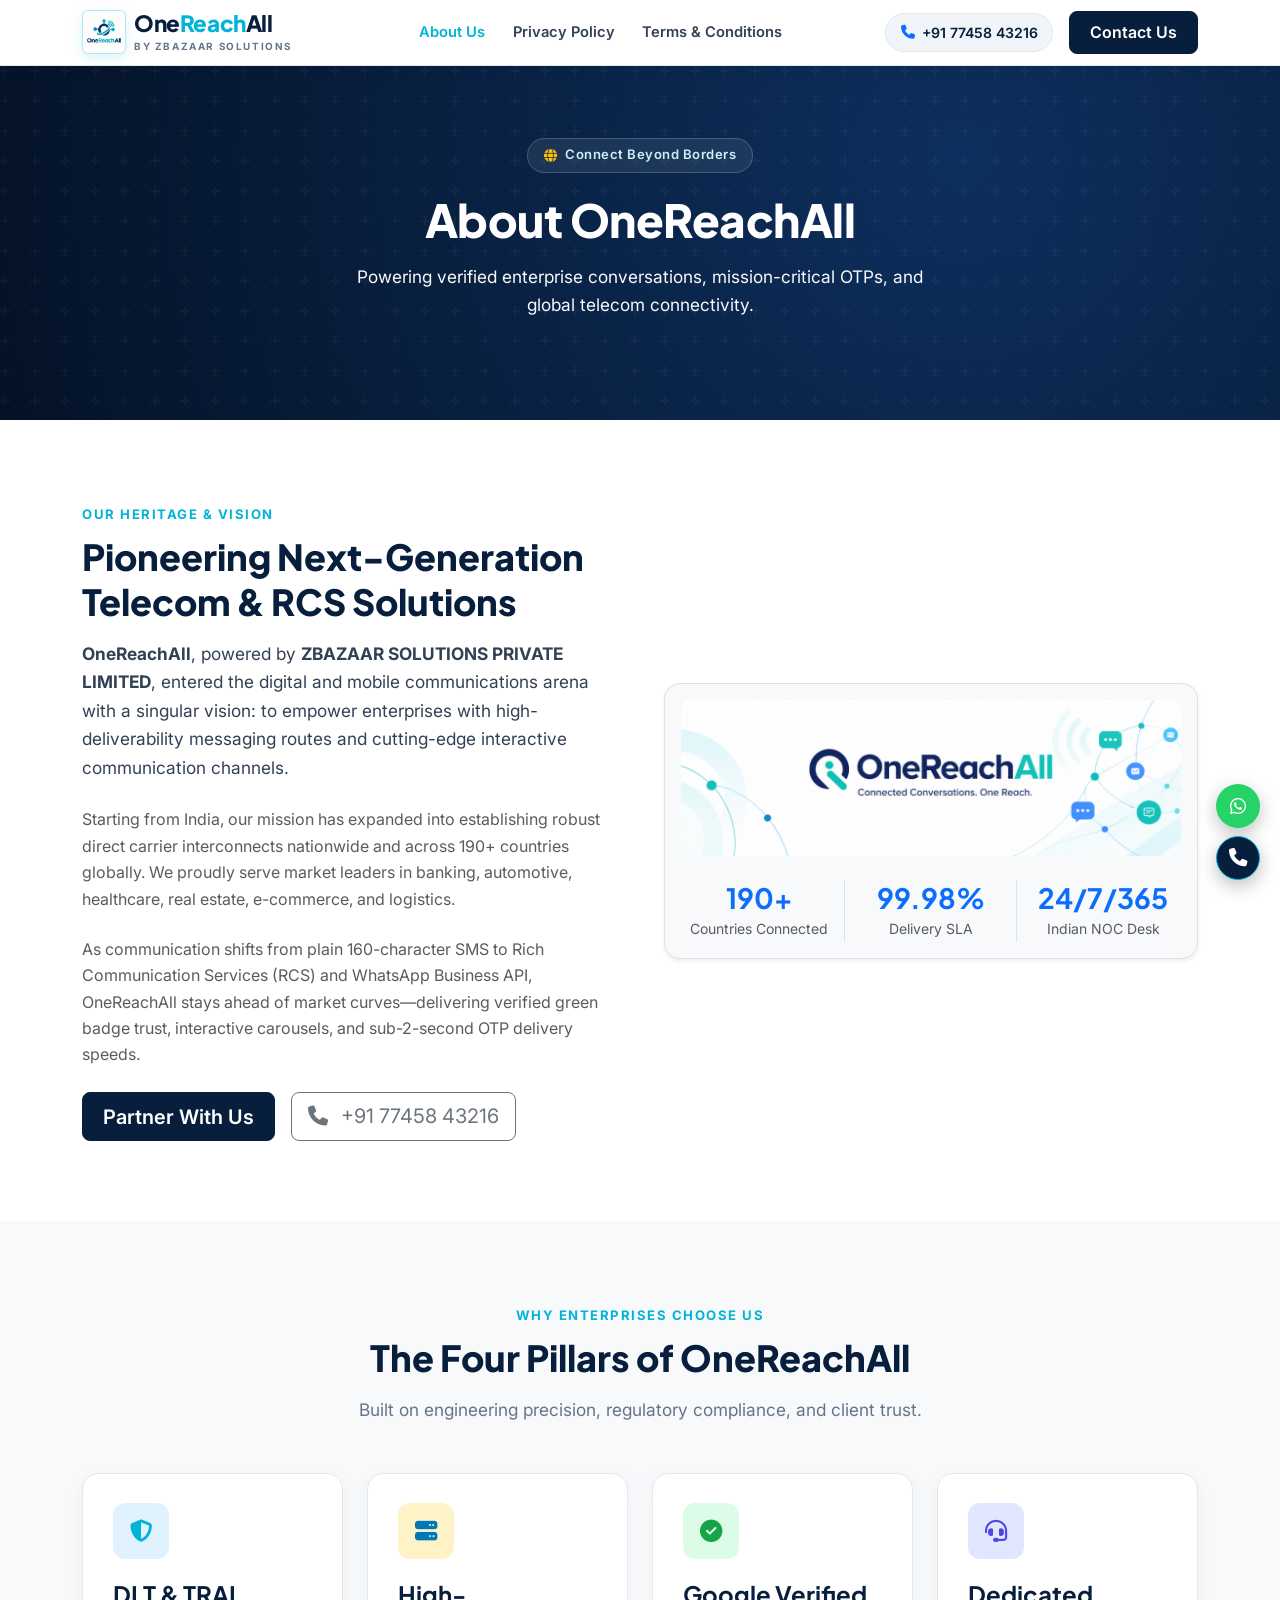
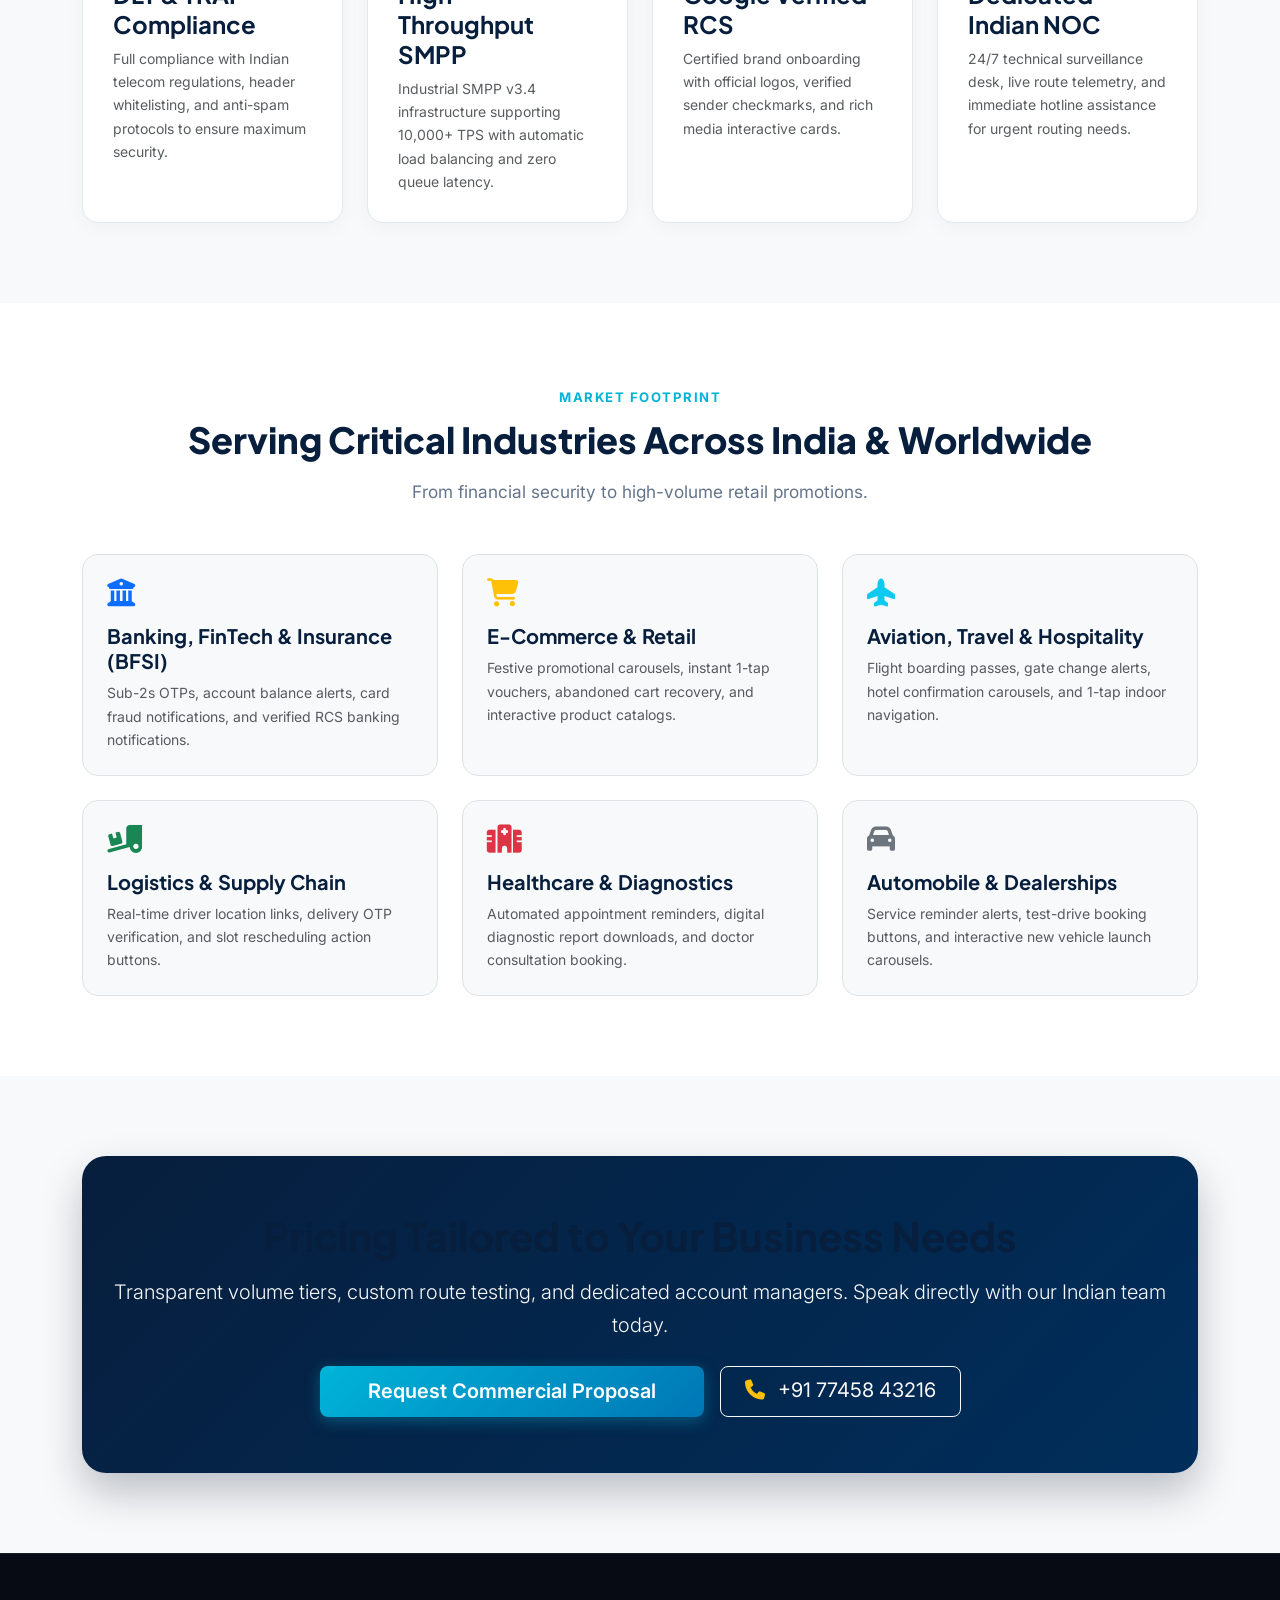
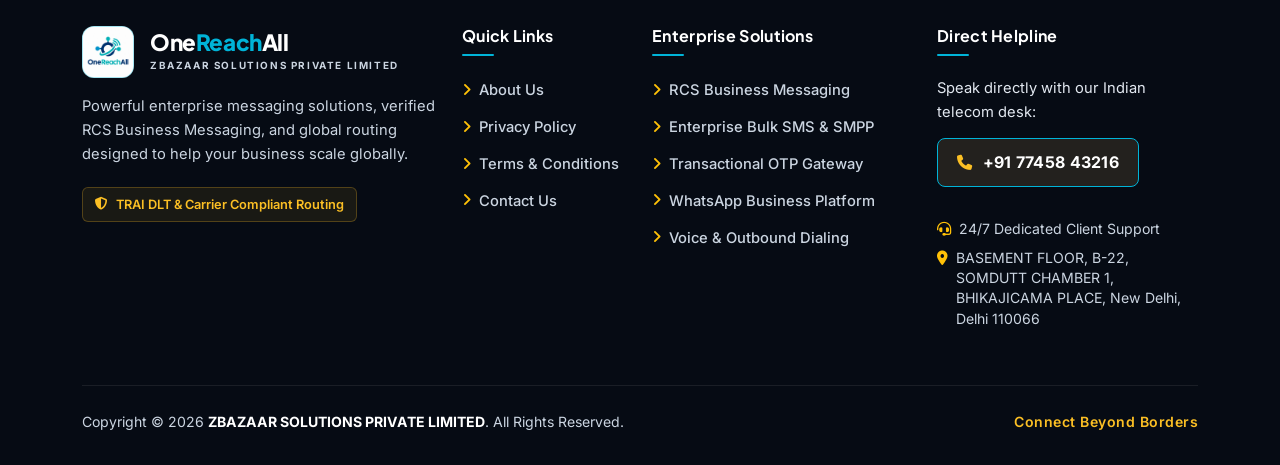
==== about-us.html @ 516e7132 "Initial commit - OneReachAll website by ZBAZAAR SOLUTIONS PRIVATE LIMITED" ====
<!DOCTYPE html>
<html lang="en">
<head>
  <meta charset="UTF-8">
  <meta name="viewport" content="width=device-width, initial-scale=1.0">
  <title>About Us | OneReachAll</title>
  <meta name="description" content="Discover OneReachAll - Our mission, global telecom infrastructure, verified RCS messaging capabilities, and dedication to trusted enterprise partnerships. Connect Beyond Borders.">
  
  <link rel="icon" type="image/svg+xml" href="assets/images/logo-icon.svg">
  <link rel="preconnect" href="https://fonts.googleapis.com">
  <link rel="preconnect" href="https://fonts.gstatic.com" crossorigin>
  <link href="https://fonts.googleapis.com/css2?family=Plus+Jakarta+Sans:wght@400;500;600;700;800&family=Inter:wght@400;500;600;700&display=swap" rel="stylesheet">
  <link rel="stylesheet" href="https://cdnjs.cloudflare.com/ajax/libs/font-awesome/6.4.2/css/all.min.css">
  <link href="https://cdn.jsdelivr.net/npm/bootstrap@5.3.2/dist/css/bootstrap.min.css" rel="stylesheet">
  <link rel="stylesheet" href="assets/css/style.css">
</head>
<body>

  <!-- Top Navbar -->
  <nav class="navbar navbar-expand-lg navbar-custom">
    <div class="container">
      <a class="navbar-brand d-flex align-items-center gap-2" href="/">
        <img src="assets/images/logo.jpg" alt="OneReachAll Logo" class="navbar-logo-img">
        <div class="brand-text">
          <div class="brand-name">One<span class="text-cyan">Reach</span>All</div>
          <div class="brand-sub">BY ZBAZAAR SOLUTIONS</div>
        </div>
      </a>
      
      <button class="navbar-toggler" type="button" data-bs-toggle="collapse" data-bs-target="#mainNav" aria-controls="mainNav" aria-expanded="false" aria-label="Toggle navigation">
        <span class="navbar-toggler-icon"></span>
      </button>

      <div class="collapse navbar-collapse" id="mainNav">
        <ul class="navbar-nav mx-auto mb-2 mb-lg-0">
          <li class="nav-item"><a class="nav-link active" href="about-us">About Us</a></li>
          <li class="nav-item"><a class="nav-link" href="privacy-policy">Privacy Policy</a></li>
          <li class="nav-item"><a class="nav-link" href="terms-conditions">Terms &amp; Conditions</a></li>
        </ul>

        <div class="d-flex align-items-center gap-3">
          <a href="tel:+917745843216" class="btn-phone">
            <i class="fa fa-phone text-primary"></i>
            <span>+91 77458 43216</span>
          </a>
          <a href="contact-us" class="btn btn-navy">Contact Us</a>
        </div>
      </div>
    </div>
  </nav>

  <!-- Page Header -->
  <section class="hero-section text-center py-5">
    <div class="container py-4">
      <span class="hero-badge">
        <i class="fa fa-globe text-warning"></i> Connect Beyond Borders
      </span>
      <h1 class="hero-title text-white mb-3">About OneReachAll</h1>
      <p class="hero-desc mx-auto text-light">
        Powering verified enterprise conversations, mission-critical OTPs, and global telecom connectivity.
      </p>
    </div>
  </section>

  <!-- Company Story & Mission -->
  <section class="section-padding bg-white">
    <div class="container">
      <div class="row align-items-center g-5">
        <div class="col-lg-6">
          <span class="section-tag">Our Heritage &amp; Vision</span>
          <h2 class="section-title">Pioneering Next-Generation Telecom &amp; RCS Solutions</h2>
          <p class="lead-text mb-4" style="color: #334155;">
            <strong>OneReachAll</strong>, powered by <strong>ZBAZAAR SOLUTIONS PRIVATE LIMITED</strong>, entered the digital and mobile communications arena with a singular vision: to empower enterprises with high-deliverability messaging routes and cutting-edge interactive communication channels.
          </p>
          <p class="text-muted mb-4">
            Starting from India, our mission has expanded into establishing robust direct carrier interconnects nationwide and across 190+ countries globally. We proudly serve market leaders in banking, automotive, healthcare, real estate, e-commerce, and logistics.
          </p>
          <p class="text-muted mb-4">
            As communication shifts from plain 160-character SMS to Rich Communication Services (RCS) and WhatsApp Business API, OneReachAll stays ahead of market curves—delivering verified green badge trust, interactive carousels, and sub-2-second OTP delivery speeds.
          </p>
          <div class="d-flex gap-3">
            <a href="contact-us" class="btn btn-navy btn-lg">Partner With Us</a>
            <a href="tel:+917745843216" class="btn btn-outline-secondary btn-lg">
              <i class="fa fa-phone me-2"></i> +91 77458 43216
            </a>
          </div>
        </div>

        <div class="col-lg-6">
          <div class="p-3 bg-light border rounded-4 shadow-sm">
            <img src="assets/images/banner.png" alt="OneReachAll - Connected Conversations. One Reach." class="img-fluid rounded-3 mb-4">
            <div class="row g-3 text-center">
              <div class="col-4 border-end">
                <h3 class="fw-bold text-primary mb-0">190+</h3>
                <small class="text-muted">Countries Connected</small>
              </div>
              <div class="col-4 border-end">
                <h3 class="fw-bold text-primary mb-0">99.98%</h3>
                <small class="text-muted">Delivery SLA</small>
              </div>
              <div class="col-4">
                <h3 class="fw-bold text-primary mb-0">24/7/365</h3>
                <small class="text-muted">Indian NOC Desk</small>
              </div>
            </div>
          </div>
        </div>
      </div>
    </div>
  </section>

  <!-- Core Pillars -->
  <section class="section-padding bg-light">
    <div class="container">
      <div class="text-center max-w-700 mx-auto mb-5">
        <span class="section-tag">Why Enterprises Choose Us</span>
        <h2 class="section-title">The Four Pillars of OneReachAll</h2>
        <p class="lead-text">Built on engineering precision, regulatory compliance, and client trust.</p>
      </div>

      <div class="row g-4">
        <div class="col-md-6 col-lg-3">
          <div class="service-card">
            <div class="service-icon"><i class="fa fa-shield-halved"></i></div>
            <h4 class="fw-bold mb-2">DLT &amp; TRAI Compliance</h4>
            <p class="text-muted small mb-0">Full compliance with Indian telecom regulations, header whitelisting, and anti-spam protocols to ensure maximum security.</p>
          </div>
        </div>

        <div class="col-md-6 col-lg-3">
          <div class="service-card">
            <div class="service-icon gold"><i class="fa fa-server"></i></div>
            <h4 class="fw-bold mb-2">High-Throughput SMPP</h4>
            <p class="text-muted small mb-0">Industrial SMPP v3.4 infrastructure supporting 10,000+ TPS with automatic load balancing and zero queue latency.</p>
          </div>
        </div>

        <div class="col-md-6 col-lg-3">
          <div class="service-card">
            <div class="service-icon green"><i class="fa fa-circle-check"></i></div>
            <h4 class="fw-bold mb-2">Google Verified RCS</h4>
            <p class="text-muted small mb-0">Certified brand onboarding with official logos, verified sender checkmarks, and rich media interactive cards.</p>
          </div>
        </div>

        <div class="col-md-6 col-lg-3">
          <div class="service-card">
            <div class="service-icon indigo"><i class="fa fa-headset"></i></div>
            <h4 class="fw-bold mb-2">Dedicated Indian NOC</h4>
            <p class="text-muted small mb-0">24/7 technical surveillance desk, live route telemetry, and immediate hotline assistance for urgent routing needs.</p>
          </div>
        </div>
      </div>
    </div>
  </section>

  <!-- Industries We Serve -->
  <section class="section-padding bg-white">
    <div class="container">
      <div class="text-center max-w-700 mx-auto mb-5">
        <span class="section-tag">Market Footprint</span>
        <h2 class="section-title">Serving Critical Industries Across India &amp; Worldwide</h2>
        <p class="lead-text">From financial security to high-volume retail promotions.</p>
      </div>

      <div class="row g-4">
        <div class="col-md-4">
          <div class="p-4 border rounded-4 bg-light h-100">
            <i class="fa fa-building-columns text-primary fs-3 mb-3"></i>
            <h5 class="fw-bold mb-2">Banking, FinTech &amp; Insurance (BFSI)</h5>
            <p class="text-muted small mb-0">Sub-2s OTPs, account balance alerts, card fraud notifications, and verified RCS banking notifications.</p>
          </div>
        </div>

        <div class="col-md-4">
          <div class="p-4 border rounded-4 bg-light h-100">
            <i class="fa fa-cart-shopping text-warning fs-3 mb-3"></i>
            <h5 class="fw-bold mb-2">E-Commerce &amp; Retail</h5>
            <p class="text-muted small mb-0">Festive promotional carousels, instant 1-tap vouchers, abandoned cart recovery, and interactive product catalogs.</p>
          </div>
        </div>

        <div class="col-md-4">
          <div class="p-4 border rounded-4 bg-light h-100">
            <i class="fa fa-plane-up text-info fs-3 mb-3"></i>
            <h5 class="fw-bold mb-2">Aviation, Travel &amp; Hospitality</h5>
            <p class="text-muted small mb-0">Flight boarding passes, gate change alerts, hotel confirmation carousels, and 1-tap indoor navigation.</p>
          </div>
        </div>

        <div class="col-md-4">
          <div class="p-4 border rounded-4 bg-light h-100">
            <i class="fa fa-truck-ramp-box text-success fs-3 mb-3"></i>
            <h5 class="fw-bold mb-2">Logistics &amp; Supply Chain</h5>
            <p class="text-muted small mb-0">Real-time driver location links, delivery OTP verification, and slot rescheduling action buttons.</p>
          </div>
        </div>

        <div class="col-md-4">
          <div class="p-4 border rounded-4 bg-light h-100">
            <i class="fa fa-hospital text-danger fs-3 mb-3"></i>
            <h5 class="fw-bold mb-2">Healthcare &amp; Diagnostics</h5>
            <p class="text-muted small mb-0">Automated appointment reminders, digital diagnostic report downloads, and doctor consultation booking.</p>
          </div>
        </div>

        <div class="col-md-4">
          <div class="p-4 border rounded-4 bg-light h-100">
            <i class="fa fa-car text-secondary fs-3 mb-3"></i>
            <h5 class="fw-bold mb-2">Automobile &amp; Dealerships</h5>
            <p class="text-muted small mb-0">Service reminder alerts, test-drive booking buttons, and interactive new vehicle launch carousels.</p>
          </div>
        </div>
      </div>
    </div>
  </section>

  <!-- CTA Box -->
  <section class="section-padding bg-light">
    <div class="container">
      <div class="cta-banner text-center">
        <h2 class="display-6 fw-bold mb-3">Pricing Tailored to Your Business Needs</h2>
        <p class="lead text-light mb-4 max-w-700 mx-auto">
          Transparent volume tiers, custom route testing, and dedicated account managers. Speak directly with our Indian team today.
        </p>
        <div class="d-flex flex-wrap justify-content-center gap-3">
          <a href="contact-us" class="btn btn-gold btn-lg px-5">Request Commercial Proposal</a>
          <a href="tel:+917745843216" class="btn btn-outline-light btn-lg px-4">
            <i class="fa fa-phone me-2 text-warning"></i> +91 77458 43216
          </a>
        </div>
      </div>
    </div>
  </section>

  <!-- Footer -->
  <footer class="footer-main">
    <div class="container">
      <div class="row g-4">
        <div class="col-lg-4 col-md-6">
          <a href="/" class="d-flex align-items-center gap-3 mb-3 text-decoration-none">
            <img src="assets/images/logo.jpg" alt="OneReachAll Logo" class="footer-logo-img">
            <div class="brand-text">
              <div class="brand-name text-white">One<span class="text-cyan">Reach</span>All</div>
              <div class="brand-sub text-muted">ZBAZAAR SOLUTIONS PRIVATE LIMITED</div>
            </div>
          </a>
          <p class="footer-desc">
            Powerful enterprise messaging solutions, verified RCS Business Messaging, and global routing designed to help your business scale globally.
          </p>
          <div class="footer-trust-badge">
            <i class="fa fa-shield-halved me-2"></i> TRAI DLT &amp; Carrier Compliant Routing
          </div>
        </div>

        <div class="col-lg-2 col-md-6">
          <h5 class="footer-links-title">Quick Links</h5>
          <ul class="footer-nav">
            <li><a href="about-us"><i class="fa fa-angle-right me-2 text-warning"></i>About Us</a></li>
            <li><a href="privacy-policy"><i class="fa fa-angle-right me-2 text-warning"></i>Privacy Policy</a></li>
            <li><a href="terms-conditions"><i class="fa fa-angle-right me-2 text-warning"></i>Terms &amp; Conditions</a></li>
            <li><a href="contact-us"><i class="fa fa-angle-right me-2 text-warning"></i>Contact Us</a></li>
          </ul>
        </div>

        <div class="col-lg-3 col-md-6">
          <h5 class="footer-links-title">Enterprise Solutions</h5>
          <ul class="footer-nav">
            <li><a href="/#rcs-solutions"><i class="fa fa-angle-right me-2 text-warning"></i>RCS Business Messaging</a></li>
            <li><a href="/#services"><i class="fa fa-angle-right me-2 text-warning"></i>Enterprise Bulk SMS &amp; SMPP</a></li>
            <li><a href="/#services"><i class="fa fa-angle-right me-2 text-warning"></i>Transactional OTP Gateway</a></li>
            <li><a href="/#services"><i class="fa fa-angle-right me-2 text-warning"></i>WhatsApp Business Platform</a></li>
            <li><a href="/#services"><i class="fa fa-angle-right me-2 text-warning"></i>Voice &amp; Outbound Dialing</a></li>
          </ul>
        </div>

        <div class="col-lg-3 col-md-6">
          <h5 class="footer-links-title">Direct Helpline</h5>
          <p class="footer-help-text">Speak directly with our Indian telecom desk:</p>
          <a href="tel:+917745843216" class="btn-footer-phone mb-3">
            <i class="fa fa-phone"></i>
            <span>+91 77458 43216</span>
          </a>
          <div class="footer-support-info">
            <div class="footer-info-item"><i class="fa fa-headset text-warning me-2"></i> 24/7 Dedicated Client Support</div>
            <div class="footer-info-item"><i class="fa fa-location-dot text-warning me-2"></i> BASEMENT FLOOR, B-22, SOMDUTT CHAMBER 1, BHIKAJICAMA PLACE, New Delhi, Delhi 110066</div>
          </div>
        </div>
      </div>

      <div class="footer-bottom d-flex flex-wrap justify-content-between align-items-center">
        <div>Copyright &copy; 2026 <strong>ZBAZAAR SOLUTIONS PRIVATE LIMITED</strong>. All Rights Reserved.</div>
        <div class="footer-tagline">Connect Beyond Borders</div>
      </div>
    </div>
  </footer>

  <!-- Floating Quick Connect Action Buttons -->
  <div class="floating-contact-btn">
    <a href="https://wa.me/917745843216" target="_blank" class="float-wa-btn" title="Chat on WhatsApp">
      <i class="fa-brands fa-whatsapp"></i>
    </a>
    <a href="tel:+917745843216" class="float-call-btn" title="Call Helpline">
      <i class="fa fa-phone"></i>
    </a>
  </div>

  <script src="https://cdn.jsdelivr.net/npm/bootstrap@5.3.2/dist/js/bootstrap.bundle.min.js"></script>
  <script src="assets/js/main.js"></script>
</body>
</html>
---- assets/css/style.css ----
:root {
  --primary: #071e3d;
  --primary-light: #15294e;
  --primary-dark: #060e1d;
  --secondary: #00b4d8;
  --secondary-dark: #0096c7;
  --accent-gold: #00b4d8;
  --brand-cyan: #00b4d8;
  --brand-cyan-light: #48cae4;
  --brand-teal: #0077b6;
  --accent-gold-light: #caf0f8;
  --accent-gold-dark: #0077b6;
  --dark: #070d19;
  --light-bg: #f8fafc;
  --card-bg: #ffffff;
  --text-main: #0f172a;
  --text-muted: #64748b;
  --border-color: #e2e8f0;
  --rcs-blue: #00b4d8;
  --rcs-green: #10b981;
  --font-heading: 'Plus Jakarta Sans', system-ui, -apple-system, sans-serif;
  --font-body: 'Inter', system-ui, -apple-system, sans-serif;
}

* {
  margin: 0;
  padding: 0;
  box-sizing: border-box;
}

html {
  scroll-behavior: smooth;
}

body {
  font-family: var(--font-body);
  color: var(--text-main);
  background-color: #ffffff;
  line-height: 1.65;
  overflow-x: hidden;
}

h1, h2, h3, h4, h5, h6 {
  font-family: var(--font-heading);
  font-weight: 700;
  color: var(--primary);
  line-height: 1.25;
}

/* ========================================================
   NAVBAR (Bulletproof Single-Line Alignment)
   ======================================================== */
.navbar-custom {
  background: #ffffff;
  border-bottom: 1px solid var(--border-color);
  padding: 0.65rem 0;
  position: sticky;
  top: 0;
  z-index: 1030;
  box-shadow: 0 2px 15px rgba(0, 0, 0, 0.04);
}

.navbar-brand {
  padding: 0;
  margin-right: 1.5rem;
}

.navbar-brand img {
  height: 44px;
  width: auto;
  object-fit: contain;
  border-radius: 6px;
  transition: transform 0.2s ease;
}

.navbar-brand:hover img {
  transform: scale(1.02);
}

.navbar-nav .nav-link {
  font-weight: 600;
  color: #334155 !important;
  font-size: 0.92rem;
  padding: 0.5rem 0.85rem !important;
  white-space: nowrap; /* PREVENT MULTI-LINE WORD WRAPPING */
  transition: color 0.2s ease;
}

.navbar-nav .nav-link:hover, 
.navbar-nav .nav-link.active {
  color: var(--secondary) !important;
}

.btn-phone {
  background: #f1f5f9;
  color: var(--primary) !important;
  font-weight: 600;
  font-size: 0.88rem;
  padding: 0.45rem 0.9rem;
  border-radius: 50px;
  display: inline-flex;
  align-items: center;
  gap: 7px;
  text-decoration: none;
  white-space: nowrap;
  transition: all 0.2s ease;
  border: 1px solid #e2e8f0;
}

.btn-phone:hover {
  background: #e2e8f0;
  color: var(--secondary) !important;
  border-color: #cbd5e1;
}

.btn-gold {
  background: linear-gradient(135deg, #00b4d8 0%, #0077b6 100%);
  color: #ffffff !important;
  font-weight: 600;
  border: none;
  border-radius: 8px;
  padding: 0.65rem 1.4rem;
  transition: all 0.25s ease;
  box-shadow: 0 4px 15px rgba(0, 180, 216, 0.35);
  text-decoration: none;
  white-space: nowrap;
  display: inline-flex;
  align-items: center;
  justify-content: center;
}

.btn-gold:hover {
  transform: translateY(-2px);
  box-shadow: 0 6px 20px rgba(0, 180, 216, 0.5);
  color: #ffffff !important;
}

.btn-navy,
.btn-navy:active,
.btn-navy.active {
  background: var(--primary) !important;
  color: #ffffff !important;
  font-weight: 600;
  border-radius: 8px;
  padding: 0.55rem 1.25rem;
  transition: all 0.25s ease;
  text-decoration: none;
  white-space: nowrap;
  display: inline-flex;
  align-items: center;
  justify-content: center;
  border: 1px solid var(--primary) !important;
}

.btn-navy:hover {
  background: var(--secondary) !important;
  border-color: var(--secondary) !important;
  transform: translateY(-2px);
  color: #ffffff !important;
  box-shadow: 0 4px 14px rgba(2, 132, 199, 0.35);
}

/* ========================================================
   HERO SECTION & BALANCED TELECOM DASHBOARD
   ======================================================== */
.hero-section {
  background: radial-gradient(circle at 75% 25%, #0d2f5d 0%, #041226 100%);
  color: #ffffff;
  padding: 4.5rem 0 4rem;
  position: relative;
  overflow: hidden;
}

.hero-section::before {
  content: "";
  position: absolute;
  top: 0; left: 0; right: 0; bottom: 0;
  background: url("data:image/svg+xml,%3Csvg width='60' height='60' viewBox='0 0 60 60' xmlns='http://www.w3.org/2000/svg'%3E%3Cg fill='%23ffffff' fill-opacity='0.03' fill-rule='evenodd'%3E%3Cpath d='M36 34v-4h-2v4h-4v2h4v4h2v-4h4v-2h-4zm0-30V0h-2v4h-4v2h4v4h2V6h4V4h-4zM6 34v-4H4v4H0v2h4v4h2v-4h4v-2H6zM6 4V0H4v4H0v2h4v4h2V6h4V4H6z'/%3E%3C/g%3E%3C/svg%3E");
  pointer-events: none;
}

.hero-badge {
  display: inline-flex;
  align-items: center;
  gap: 8px;
  background: rgba(255, 255, 255, 0.08);
  border: 1px solid rgba(255, 255, 255, 0.18);
  color: var(--accent-gold-light);
  padding: 0.35rem 1rem;
  border-radius: 50px;
  font-size: 0.82rem;
  font-weight: 600;
  letter-spacing: 0.5px;
  margin-bottom: 1.25rem;
}

.hero-title {
  font-size: 2.85rem;
  font-weight: 800;
  color: #ffffff;
  letter-spacing: -0.5px;
  line-height: 1.2;
}

.hero-title .gradient-text {
  background: linear-gradient(135deg, #00b4d8 0%, #48cae4 60%, #90e0ef 100%);
  -webkit-background-clip: text;
  -webkit-text-fill-color: transparent;
}

.hero-desc {
  font-size: 1.08rem;
  color: #cbd5e1;
  max-width: 580px;
  margin-bottom: 1.85rem;
  line-height: 1.6;
}

/* Right-Column Balanced Telecom Dashboard Card */
.hero-dashboard-card {
  background: rgba(255, 255, 255, 0.05);
  backdrop-filter: blur(12px);
  -webkit-backdrop-filter: blur(12px);
  border: 1px solid rgba(255, 255, 255, 0.15);
  border-radius: 20px;
  padding: 14px;
  box-shadow: 0 25px 50px -12px rgba(0, 0, 0, 0.5);
  display: flex;
  flex-direction: column;
  gap: 12px;
}

.hero-banner-wrap {
  position: relative;
  border-radius: 12px;
  overflow: hidden;
  border: 1px solid rgba(255, 255, 255, 0.12);
}

.hero-banner-img {
  width: 100%;
  height: auto;
  display: block;
  object-fit: cover;
}

.hero-banner-overlay-badge {
  position: absolute;
  top: 10px;
  right: 10px;
  background: rgba(10, 25, 49, 0.85);
  backdrop-filter: blur(6px);
  border: 1px solid rgba(56, 189, 248, 0.4);
  color: #38bdf8;
  font-size: 0.68rem;
  font-weight: 700;
  letter-spacing: 0.5px;
  padding: 4px 10px;
  border-radius: 50px;
  display: flex;
  align-items: center;
  gap: 6px;
}

.pulse-dot {
  width: 8px;
  height: 8px;
  border-radius: 50%;
  background: #10b981;
  box-shadow: 0 0 8px #10b981;
  display: inline-block;
  animation: pulse 2s infinite;
}

@keyframes pulse {
  0% { transform: scale(0.95); opacity: 0.8; }
  50% { transform: scale(1.2); opacity: 1; }
  100% { transform: scale(0.95); opacity: 0.8; }
}

.hero-telemetry-grid {
  display: grid;
  grid-template-columns: repeat(4, 1fr);
  gap: 8px;
  background: rgba(0, 0, 0, 0.25);
  border-radius: 12px;
  padding: 12px 8px;
  text-align: center;
}

.telemetry-item {
  border-right: 1px solid rgba(255, 255, 255, 0.08);
}

.telemetry-item:last-child {
  border-right: none;
}

.telemetry-val {
  font-size: 1.25rem;
  font-weight: 800;
  line-height: 1.1;
  margin-bottom: 2px;
}

.telemetry-lbl {
  font-size: 0.7rem;
  color: #cbd5e1;
  text-transform: uppercase;
  letter-spacing: 0.5px;
}

.hero-route-ticker {
  background: rgba(255, 255, 255, 0.03);
  border-radius: 8px;
  padding: 8px 12px;
  display: flex;
  align-items: center;
  flex-wrap: wrap;
  gap: 6px;
  font-size: 0.75rem;
}

.ticker-pill {
  background: rgba(56, 189, 248, 0.12);
  color: #e2e8f0;
  border: 1px solid rgba(56, 189, 248, 0.25);
  padding: 2px 8px;
  border-radius: 4px;
  font-size: 0.72rem;
  font-weight: 600;
}

/* ========================================================
   4 PILLARS STRIP
   ======================================================== */
.features-strip {
  background: #0f1b2f;
  border-top: 1px solid rgba(255, 255, 255, 0.08);
  border-bottom: 1px solid rgba(255, 255, 255, 0.08);
  padding: 2.75rem 0;
}

.feature-box {
  background: rgba(255, 255, 255, 0.04);
  border: 1px solid rgba(255, 255, 255, 0.08);
  border-radius: 14px;
  padding: 1.5rem 1.25rem;
  transition: all 0.25s ease;
  height: 100%;
}

.feature-box:hover {
  background: rgba(255, 255, 255, 0.08);
  border-color: var(--accent-gold);
  transform: translateY(-4px);
}

.feature-icon-wrap {
  width: 48px;
  height: 48px;
  border-radius: 12px;
  background: rgba(56, 189, 248, 0.12);
  color: #38bdf8;
  display: flex;
  align-items: center;
  justify-content: center;
  font-size: 1.35rem;
  margin-bottom: 1rem;
}

.feature-box h4 {
  font-size: 1.08rem;
  color: #ffffff;
  margin-bottom: 0.4rem;
}

.feature-box p {
  color: #cbd5e1;
  font-size: 0.9rem;
  line-height: 1.55;
  margin-bottom: 0;
}

/* Section Common */
.section-padding {
  padding: 5rem 0;
}

.section-tag {
  color: var(--secondary);
  font-size: 0.82rem;
  font-weight: 700;
  text-transform: uppercase;
  letter-spacing: 1.5px;
  display: inline-block;
  margin-bottom: 0.5rem;
}

.section-title {
  font-size: 2.25rem;
  font-weight: 800;
  margin-bottom: 1rem;
  color: var(--primary);
}

.lead-text {
  font-size: 1.08rem;
  color: var(--text-muted);
}

/* ========================================================
   RCS INTERACTIVE SMARTPHONE SIMULATOR (PERFECT ALIGNMENT)
   ======================================================== */
.rcs-simulator-wrapper {
  background: #f8fafc;
  border: 1px solid #e2e8f0;
  border-radius: 24px;
  padding: 3rem 2.25rem;
  box-shadow: 0 10px 30px rgba(0, 0, 0, 0.03);
}

.rcs-tab-btn {
  border: 1px solid #cbd5e1;
  background: #ffffff;
  color: #475569;
  font-weight: 600;
  font-size: 0.88rem;
  padding: 0.6rem 1.2rem;
  border-radius: 50px;
  cursor: pointer;
  transition: all 0.2s ease;
  display: inline-flex;
  align-items: center;
  gap: 8px;
  white-space: nowrap;
}

.rcs-tab-btn:hover {
  background: #f1f5f9;
  color: var(--secondary);
}

.rcs-tab-btn.active {
  background: var(--primary);
  color: #ffffff;
  border-color: var(--primary);
  box-shadow: 0 4px 12px rgba(10, 25, 49, 0.2);
}

/* Realistic Smartphone Bezel - FIXED CONSTRAINT */
.rcs-phone-bezel {
  width: 340px;
  max-width: 100%;
  height: 590px;
  margin: 0 auto;
  background: #0f172a;
  border-radius: 42px;
  padding: 12px;
  box-shadow: 0 25px 60px -15px rgba(15, 23, 42, 0.4),
              0 0 0 2px #334155 inset;
  display: flex;
  flex-direction: column;
  position: relative;
}

.rcs-phone-screen {
  background: #f8fafc;
  border-radius: 32px;
  overflow: hidden;
  display: flex;
  flex-direction: column; /* FIXED: WAS flex-column */
  height: 100%;
  width: 100%;
  position: relative;
}

/* Phone Status Bar */
.rcs-status-bar {
  background: #ffffff;
  padding: 8px 16px 4px;
  display: flex;
  justify-content: space-between;
  align-items: center;
  font-size: 0.72rem;
  font-weight: 600;
  color: #1e293b;
  border-bottom: 1px solid #f1f5f9;
  flex-shrink: 0;
}

.rcs-notch {
  width: 75px;
  height: 14px;
  background: #0f172a;
  border-radius: 10px;
}

/* App Header */
.rcs-app-header {
  background: #ffffff;
  padding: 8px 12px;
  display: flex;
  align-items: center;
  gap: 10px;
  border-bottom: 1px solid #e2e8f0;
  flex-shrink: 0;
}

.rcs-app-avatar {
  width: 34px;
  height: 34px;
  border-radius: 50%;
  object-fit: cover;
  border: 1px solid #e2e8f0;
}

.rcs-brand-name {
  font-size: 0.88rem;
  font-weight: 700;
  color: var(--primary);
  display: flex;
  align-items: center;
  gap: 5px;
  line-height: 1.2;
}

.rcs-verified-badge {
  color: #10b981;
  font-size: 0.85rem;
}

.rcs-brand-status {
  font-size: 0.68rem;
  color: #64748b;
  display: block;
}

/* Chat Body with Scroll */
.rcs-chat-body {
  padding: 12px 10px;
  flex: 1 1 auto;
  overflow-y: auto;
  display: flex;
  flex-direction: column;
  gap: 10px;
  background: #f1f5f9;
}

.rcs-chat-date {
  text-align: center;
  font-size: 0.68rem;
  color: #94a3b8;
  font-weight: 500;
  margin: 2px 0;
}

/* RCS Rich Card */
.rcs-rich-card {
  background: #ffffff;
  border-radius: 14px;
  overflow: hidden;
  box-shadow: 0 4px 14px rgba(0, 0, 0, 0.05);
  border: 1px solid #e2e8f0;
  display: flex;
  flex-direction: column;
  transition: opacity 0.25s ease, transform 0.25s ease;
}

.rcs-card-media-banner {
  background: linear-gradient(135deg, #0a1931, #0284c7);
  padding: 14px 10px;
  color: #ffffff;
  text-align: center;
}

.rcs-card-content {
  padding: 10px 12px;
}

.rcs-card-title {
  font-size: 0.88rem;
  font-weight: 700;
  color: #0f172a;
  margin-bottom: 4px;
}

.rcs-card-text {
  font-size: 0.76rem;
  color: #475569;
  line-height: 1.4;
  margin-bottom: 6px;
}

.rcs-card-time {
  font-size: 0.65rem;
  color: #94a3b8;
  text-align: right;
  display: flex;
  align-items: center;
  justify-content: flex-end;
  gap: 4px;
}

/* Action Buttons inside RCS card */
.rcs-actions-list {
  border-top: 1px solid #f1f5f9;
  display: flex;
  flex-direction: column;
}

.rcs-action-btn {
  background: transparent;
  border: none;
  border-bottom: 1px solid #f1f5f9;
  padding: 8px 12px;
  text-align: center;
  color: var(--rcs-blue);
  font-weight: 600;
  font-size: 0.78rem;
  cursor: pointer;
  display: flex;
  align-items: center;
  justify-content: center;
  gap: 6px;
  transition: background 0.15s ease;
}

.rcs-action-btn:last-child {
  border-bottom: none;
}

.rcs-action-btn:hover {
  background: #f8fafc;
}

/* Chips / Quick Replies */
.rcs-chips-row {
  display: flex;
  gap: 6px;
  overflow-x: auto;
  padding: 2px 0;
}

.rcs-chip {
  background: #ffffff;
  border: 1px solid #cbd5e1;
  border-radius: 50px;
  padding: 4px 10px;
  font-size: 0.7rem;
  font-weight: 600;
  color: var(--rcs-blue);
  white-space: nowrap;
  box-shadow: 0 1px 2px rgba(0,0,0,0.05);
  cursor: pointer;
}

/* Phone Chat Input Bar */
.rcs-input-bar {
  background: #ffffff;
  padding: 8px 12px;
  display: flex;
  align-items: center;
  gap: 8px;
  border-top: 1px solid #e2e8f0;
  flex-shrink: 0;
}

.rcs-input-bar input {
  flex-grow: 1;
  border: none;
  background: #f1f5f9;
  border-radius: 50px;
  padding: 5px 12px;
  font-size: 0.75rem;
  outline: none;
}

.rcs-send-icon {
  color: var(--rcs-blue);
  font-size: 0.9rem;
  cursor: pointer;
  transition: transform 0.2s ease, color 0.2s ease;
}

.rcs-send-icon:hover {
  transform: scale(1.15);
  color: var(--primary);
}

.rcs-input-bar i.fa-plus {
  cursor: pointer;
  transition: color 0.2s ease;
}

.rcs-input-bar i.fa-plus:hover {
  color: var(--primary);
}

/* ========================================================
   RCS VS SMS COMPARISON TABLE
   ======================================================== */
.comparison-card {
  background: #ffffff;
  border: 1px solid var(--border-color);
  border-radius: 18px;
  overflow: hidden;
  box-shadow: 0 10px 30px rgba(0,0,0,0.04);
}

.comparison-table {
  width: 100%;
  margin-bottom: 0;
  border-collapse: separate;
  border-spacing: 0;
}

.comparison-table th {
  padding: 1.1rem 1.4rem;
  font-weight: 700;
  font-size: 0.95rem;
  border-bottom: 2px solid var(--border-color);
}

.comparison-table th.highlight-col {
  background: #f0fdf4;
  color: #166534;
  border-top: 4px solid #16a34a;
}

.comparison-table td {
  padding: 1rem 1.4rem;
  vertical-align: middle;
  border-bottom: 1px solid #f1f5f9;
  font-size: 0.92rem;
}

.comparison-table tr:last-child td {
  border-bottom: none;
}

.comparison-table td.highlight-col {
  background: #f0fdf4;
  font-weight: 600;
  color: #14532d;
}

/* Service Cards */
.service-card {
  background: #ffffff;
  border: 1px solid var(--border-color);
  border-radius: 16px;
  padding: 1.85rem;
  box-shadow: 0 4px 20px rgba(0, 0, 0, 0.04);
  transition: all 0.3s ease;
  height: 100%;
  display: flex;
  flex-direction: column;
}

.service-card:hover {
  transform: translateY(-5px);
  box-shadow: 0 16px 36px rgba(0, 0, 0, 0.08);
  border-color: #cbd5e1;
}

.service-icon {
  width: 56px;
  height: 56px;
  border-radius: 12px;
  background: #e0f2fe;
  color: var(--secondary);
  display: flex;
  align-items: center;
  justify-content: center;
  font-size: 1.4rem;
  margin-bottom: 1.25rem;
}

.service-icon.gold {
  background: #fef3c7;
  color: var(--accent-gold-dark);
}

.service-icon.green {
  background: #dcfce7;
  color: #16a34a;
}

.service-icon.indigo {
  background: #e0e7ff;
  color: #4f46e5;
}

/* Accordion */
.accordion-item {
  border: 1px solid var(--border-color);
  border-radius: 12px !important;
  margin-bottom: 0.85rem;
  overflow: hidden;
}

.accordion-button {
  font-weight: 700;
  font-size: 1rem;
  color: var(--primary);
  background: #ffffff;
  padding: 1.1rem 1.25rem;
}

.accordion-button:not(.collapsed) {
  color: var(--secondary);
  background-color: #f8fafc;
}

.accordion-button:focus {
  box-shadow: none;
  border-color: var(--secondary);
}

/* CTA Box */
.cta-banner {
  background: linear-gradient(135deg, var(--primary) 0%, #002e5b 100%);
  color: #ffffff;
  border-radius: 24px;
  padding: 3.5rem 2rem;
  position: relative;
  overflow: hidden;
  box-shadow: 0 20px 40px rgba(10, 25, 49, 0.25);
}

/* Contact Page Form */
.contact-card {
  background: #ffffff;
  border: 1px solid var(--border-color);
  border-radius: 18px;
  box-shadow: 0 10px 30px rgba(0,0,0,0.05);
  padding: 2.25rem;
}

.form-label {
  font-weight: 600;
  font-size: 0.88rem;
  color: #334155;
  margin-bottom: 0.35rem;
}

.form-control, .form-select {
  border: 1px solid #cbd5e1;
  border-radius: 8px;
  padding: 0.7rem 0.95rem;
  font-size: 0.92rem;
  transition: all 0.2s ease;
}

.form-control:focus, .form-select:focus {
  border-color: var(--secondary);
  box-shadow: 0 0 0 3px rgba(2, 132, 199, 0.15);
}

/* Footer High Contrast & Polish */
.footer-main {
  background: #060b14;
  color: #e2e8f0;
  border-top: 1px solid rgba(255, 255, 255, 0.08);
  padding: 4.5rem 0 2rem;
}

.footer-main .text-muted {
  color: #cbd5e1 !important;
}

.footer-brand-logo {
  height: 48px;
  width: auto;
  object-fit: contain;
  transition: transform 0.2s ease;
}

.footer-brand-logo:hover {
  transform: scale(1.02);
}

.footer-desc {
  color: #cbd5e1 !important;
  font-size: 0.92rem;
  line-height: 1.65;
  margin-top: 1rem;
  margin-bottom: 1.25rem;
}

.footer-trust-badge {
  display: inline-flex;
  align-items: center;
  font-size: 0.8rem;
  font-weight: 600;
  color: #fbbf24;
  background: rgba(251, 191, 36, 0.08);
  border: 1px solid rgba(251, 191, 36, 0.25);
  padding: 6px 12px;
  border-radius: 6px;
}

.footer-links-title {
  color: #ffffff;
  font-size: 1rem;
  font-weight: 700;
  letter-spacing: 0.3px;
  margin-bottom: 1.25rem;
  position: relative;
  padding-bottom: 10px;
}

.footer-links-title::after {
  content: '';
  position: absolute;
  left: 0;
  bottom: 0;
  width: 32px;
  height: 2px;
  background: var(--accent-gold);
  border-radius: 2px;
}

.footer-nav {
  list-style: none;
  padding: 0;
  margin: 0;
}

.footer-nav li {
  margin-bottom: 0.65rem;
}

.footer-nav a {
  color: #cbd5e1;
  text-decoration: none;
  font-size: 0.92rem;
  font-weight: 500;
  transition: all 0.2s ease;
  display: inline-flex;
  align-items: center;
}

.footer-nav a:hover {
  color: #fbbf24;
  transform: translateX(4px);
}

.footer-help-text {
  color: #e2e8f0 !important;
  font-size: 0.92rem;
  margin-bottom: 0.85rem;
}

.btn-footer-phone {
  background: rgba(197, 160, 89, 0.15);
  border: 1.5px solid var(--accent-gold);
  color: #ffffff !important;
  font-weight: 700;
  font-size: 1rem;
  padding: 0.65rem 1.2rem;
  border-radius: 8px;
  display: inline-flex;
  align-items: center;
  gap: 10px;
  text-decoration: none;
  transition: all 0.25s ease;
  letter-spacing: 0.3px;
}

.btn-footer-phone i {
  color: #fbbf24;
  font-size: 0.95rem;
}

.btn-footer-phone:hover {
  background: var(--accent-gold);
  color: #070d19 !important;
  transform: translateY(-2px);
  box-shadow: 0 6px 20px rgba(197, 160, 89, 0.35);
}

.btn-footer-phone:hover i {
  color: #070d19;
}

.footer-support-info {
  display: flex;
  flex-direction: column;
  gap: 8px;
  margin-top: 1rem;
}

.footer-info-item {
  color: #cbd5e1;
  font-size: 0.88rem;
  display: flex;
  align-items: flex-start;
  line-height: 1.45;
}

.footer-info-item i {
  margin-top: 3px;
  flex-shrink: 0;
}

.footer-bottom {
  margin-top: 3.5rem;
  padding-top: 1.5rem;
  border-top: 1px solid rgba(255, 255, 255, 0.08);
  font-size: 0.88rem;
  color: #cbd5e1;
}

.footer-bottom strong {
  color: #ffffff;
}

.footer-tagline {
  color: #fbbf24;
  font-weight: 600;
  letter-spacing: 0.5px;
}

/* Floating Quick Connect Button */
.floating-contact-btn {
  position: fixed;
  bottom: 20px;
  right: 20px;
  z-index: 1040;
  display: flex;
  flex-direction: column;
  gap: 8px;
}

.float-call-btn, .float-wa-btn {
  width: 44px;
  height: 44px;
  border-radius: 50%;
  display: flex;
  align-items: center;
  justify-content: center;
  color: #ffffff;
  font-size: 1.15rem;
  box-shadow: 0 6px 18px rgba(0,0,0,0.25);
  transition: all 0.2s ease;
  text-decoration: none;
}

.float-call-btn {
  background: var(--primary);
  border: 1.5px solid var(--accent-gold);
}

.float-wa-btn {
  background: #25d366;
}

.float-call-btn:hover, .float-wa-btn:hover {
  transform: scale(1.08);
  color: #ffffff;
}

/* Responsive */
@media (max-width: 991px) {
  .hero-title {
    font-size: 2.2rem;
  }
  .section-title {
    font-size: 1.8rem;
  }
  .hero-section {
    padding: 3rem 0;
  }
  .rcs-simulator-wrapper {
    padding: 2rem 1rem;
  }
  .hero-telemetry-grid {
    grid-template-columns: repeat(2, 1fr);
    gap: 12px;
  }
}


/* Brand Identity Classes for New Logo & Banner */
.text-cyan {
  color: #00b4d8 !important;
}

.brand-wrap {
  display: inline-flex;
  align-items: center;
  gap: 12px;
  text-decoration: none;
}

.navbar-logo-img {
  height: 48px;
  width: 48px;
  object-fit: cover;
  object-position: center 25%;
  border-radius: 12px;
  border: 1.5px solid rgba(0, 180, 216, 0.3);
  box-shadow: 0 4px 12px rgba(0, 180, 216, 0.15);
  background: #ffffff;
  transition: transform 0.25s ease, box-shadow 0.25s ease;
}

.navbar-brand:hover .navbar-logo-img {
  transform: scale(1.05);
  box-shadow: 0 6px 18px rgba(0, 180, 216, 0.3);
}

.brand-text {
  display: flex;
  flex-direction: column;
}

.brand-name {
  font-family: var(--font-heading);
  font-size: 1.4rem;
  font-weight: 800;
  color: var(--primary);
  line-height: 1.1;
  letter-spacing: -0.4px;
}

.brand-sub {
  font-family: var(--font-body);
  font-size: 0.62rem;
  font-weight: 700;
  letter-spacing: 1.6px;
  color: #64748b;
  text-transform: uppercase;
  margin-top: 2px;
}

.footer-logo-img {
  height: 52px;
  width: 52px;
  object-fit: cover;
  object-position: center 25%;
  border-radius: 12px;
  border: 1.5px solid rgba(0, 180, 216, 0.35);
  background: #ffffff;
}

.hero-banner-wrap {
  position: relative;
  border-radius: 16px;
  overflow: hidden;
  box-shadow: 0 20px 45px rgba(0, 0, 0, 0.4), 0 0 30px rgba(0, 180, 216, 0.25);
  border: 1px solid rgba(0, 180, 216, 0.35);
  background: #ffffff;
}

.hero-banner-wrap img {
  width: 100%;
  height: auto;
  display: block;
}
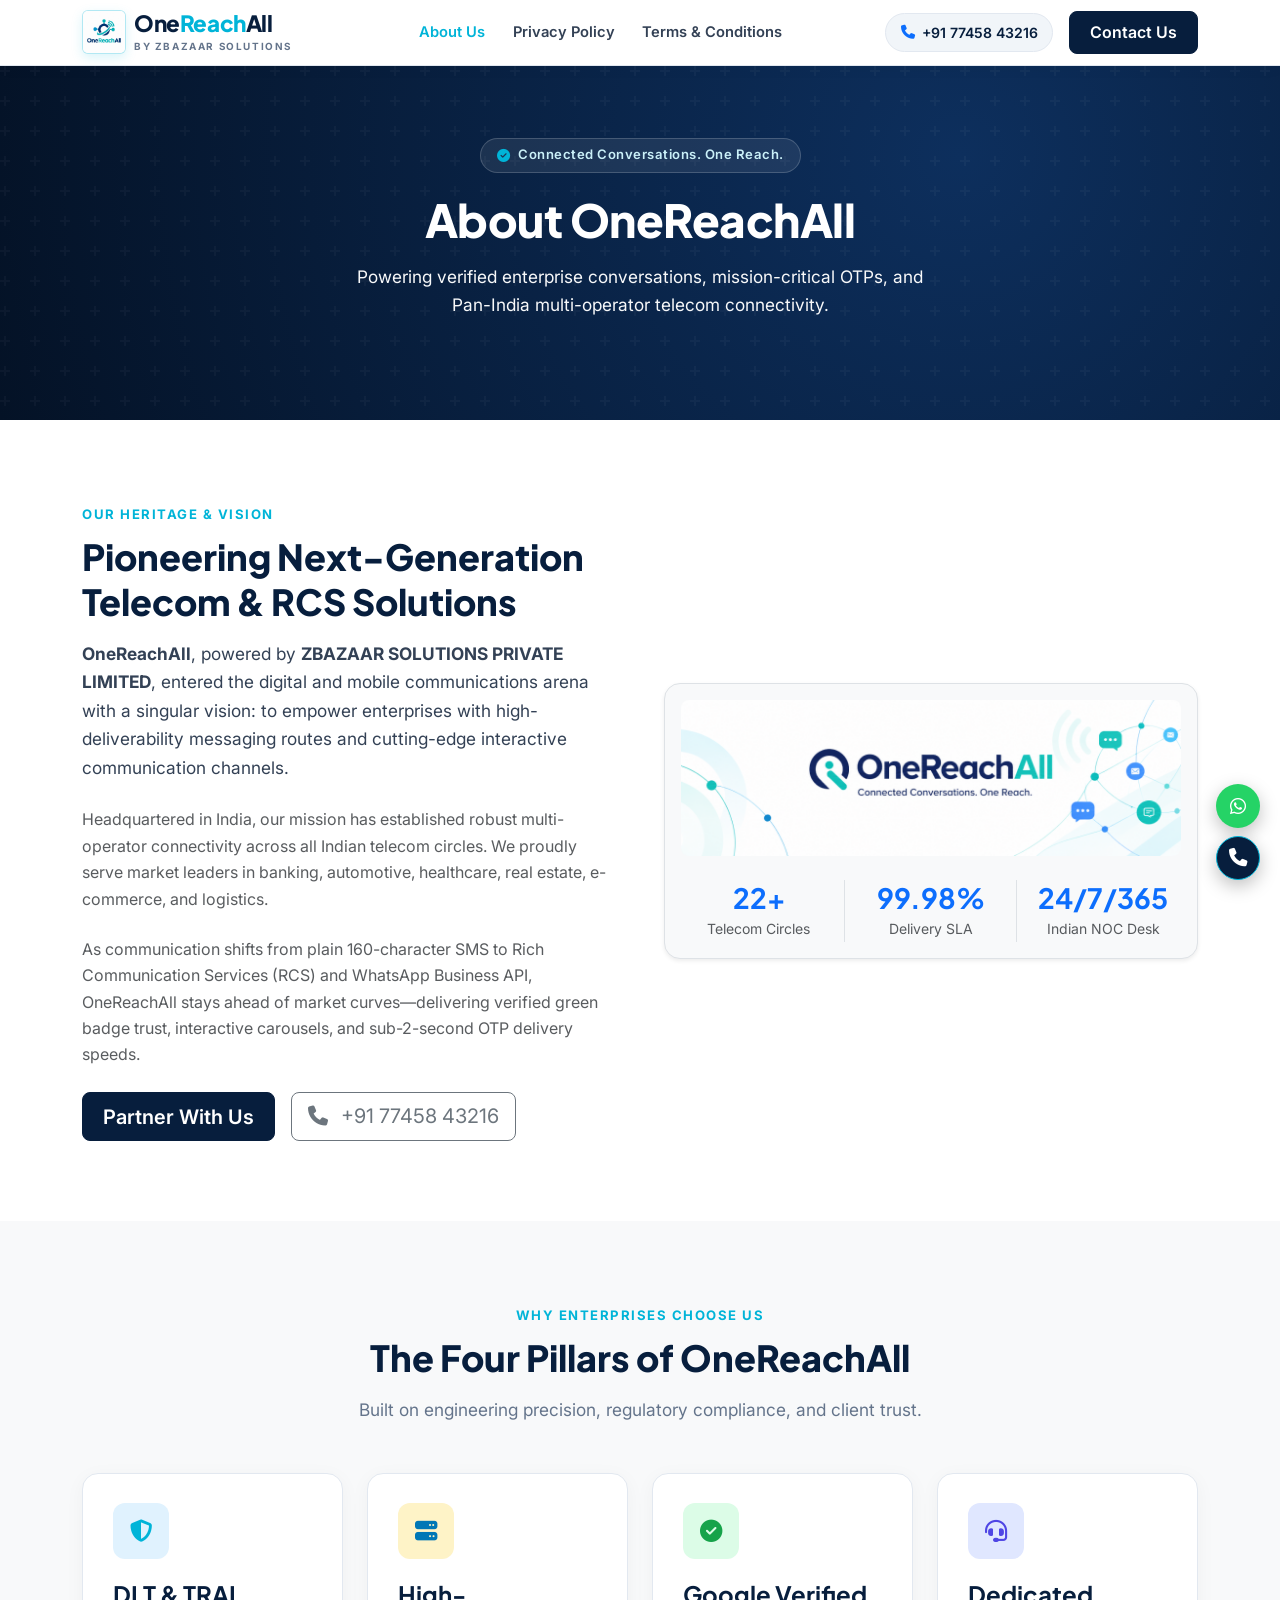
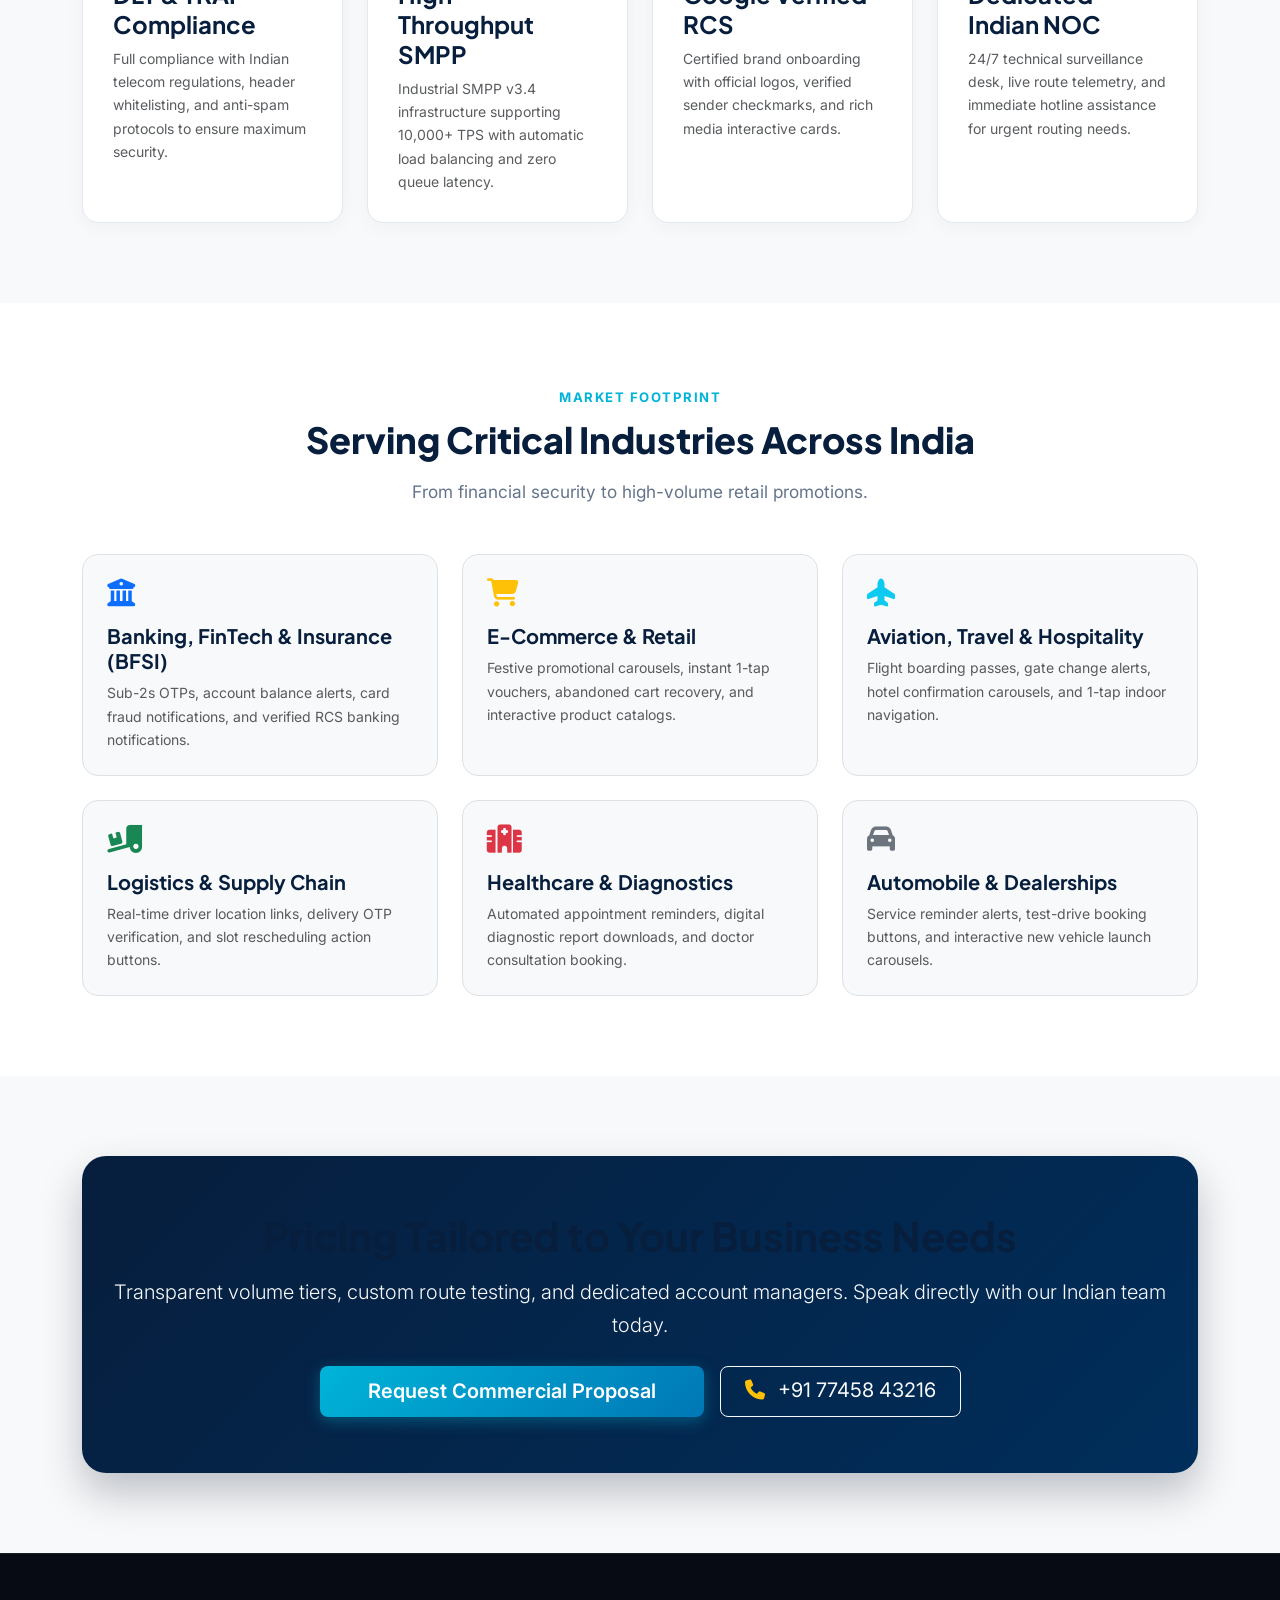
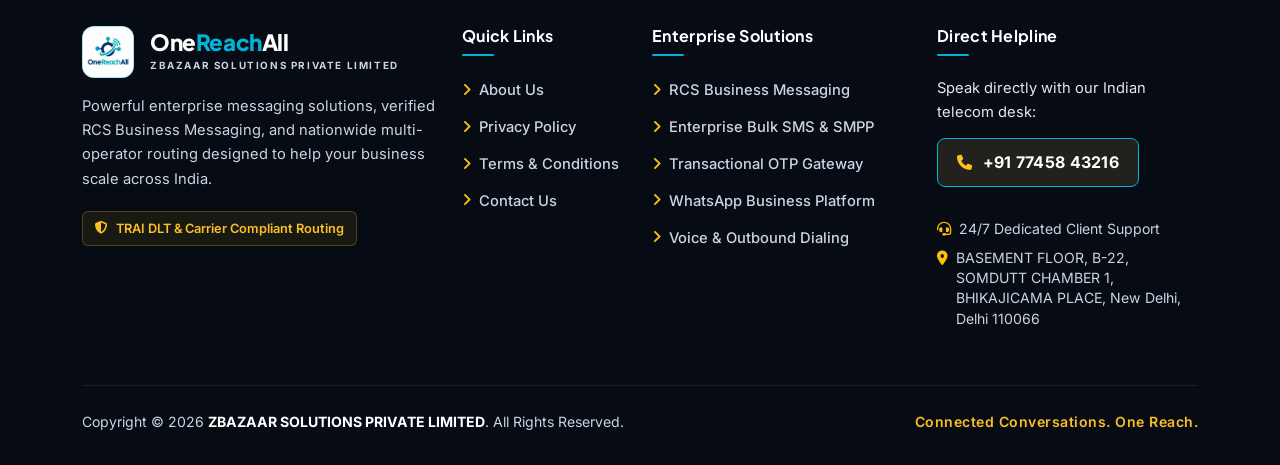
==== commit 78ee9718: "Purge all international and global claims: transition strictly to Pan-India enterprise telecom and T" ====
--- a/about-us.html
+++ b/about-us.html
@@ -4,7 +4,7 @@
   <meta charset="UTF-8">
   <meta name="viewport" content="width=device-width, initial-scale=1.0">
   <title>About Us | OneReachAll</title>
-  <meta name="description" content="Discover OneReachAll - Our mission, global telecom infrastructure, verified RCS messaging capabilities, and dedication to trusted enterprise partnerships. Connect Beyond Borders.">
+  <meta name="description" content="Discover OneReachAll - Our mission, enterprise telecom infrastructure, verified RCS messaging capabilities, and dedication to trusted enterprise partnerships. Connected Conversations. One Reach.">
   
   <link rel="icon" type="image/svg+xml" href="assets/images/logo-icon.svg">
   <link rel="preconnect" href="https://fonts.googleapis.com">
@@ -53,11 +53,11 @@
   <section class="hero-section text-center py-5">
     <div class="container py-4">
       <span class="hero-badge">
-        <i class="fa fa-globe text-warning"></i> Connect Beyond Borders
+        <i class="fa fa-circle-check text-cyan"></i> Connected Conversations. One Reach.
       </span>
       <h1 class="hero-title text-white mb-3">About OneReachAll</h1>
       <p class="hero-desc mx-auto text-light">
-        Powering verified enterprise conversations, mission-critical OTPs, and global telecom connectivity.
+        Powering verified enterprise conversations, mission-critical OTPs, and Pan-India multi-operator telecom connectivity.
       </p>
     </div>
   </section>
@@ -73,7 +73,7 @@
             <strong>OneReachAll</strong>, powered by <strong>ZBAZAAR SOLUTIONS PRIVATE LIMITED</strong>, entered the digital and mobile communications arena with a singular vision: to empower enterprises with high-deliverability messaging routes and cutting-edge interactive communication channels.
           </p>
           <p class="text-muted mb-4">
-            Starting from India, our mission has expanded into establishing robust direct carrier interconnects nationwide and across 190+ countries globally. We proudly serve market leaders in banking, automotive, healthcare, real estate, e-commerce, and logistics.
+            Headquartered in India, our mission has established robust multi-operator connectivity across all Indian telecom circles. We proudly serve market leaders in banking, automotive, healthcare, real estate, e-commerce, and logistics.
           </p>
           <p class="text-muted mb-4">
             As communication shifts from plain 160-character SMS to Rich Communication Services (RCS) and WhatsApp Business API, OneReachAll stays ahead of market curves—delivering verified green badge trust, interactive carousels, and sub-2-second OTP delivery speeds.
@@ -91,8 +91,8 @@
             <img src="assets/images/banner.png" alt="OneReachAll - Connected Conversations. One Reach." class="img-fluid rounded-3 mb-4">
             <div class="row g-3 text-center">
               <div class="col-4 border-end">
-                <h3 class="fw-bold text-primary mb-0">190+</h3>
-                <small class="text-muted">Countries Connected</small>
+                <h3 class="fw-bold text-primary mb-0">22+</h3>
+                <small class="text-muted">Telecom Circles</small>
               </div>
               <div class="col-4 border-end">
                 <h3 class="fw-bold text-primary mb-0">99.98%</h3>
@@ -159,7 +159,7 @@
     <div class="container">
       <div class="text-center max-w-700 mx-auto mb-5">
         <span class="section-tag">Market Footprint</span>
-        <h2 class="section-title">Serving Critical Industries Across India &amp; Worldwide</h2>
+        <h2 class="section-title">Serving Critical Industries Across India</h2>
         <p class="lead-text">From financial security to high-volume retail promotions.</p>
       </div>
 
@@ -246,7 +246,7 @@
             </div>
           </a>
           <p class="footer-desc">
-            Powerful enterprise messaging solutions, verified RCS Business Messaging, and global routing designed to help your business scale globally.
+            Powerful enterprise messaging solutions, verified RCS Business Messaging, and nationwide multi-operator routing designed to help your business scale across India.
           </p>
           <div class="footer-trust-badge">
             <i class="fa fa-shield-halved me-2"></i> TRAI DLT &amp; Carrier Compliant Routing
@@ -290,7 +290,7 @@
 
       <div class="footer-bottom d-flex flex-wrap justify-content-between align-items-center">
         <div>Copyright &copy; 2026 <strong>ZBAZAAR SOLUTIONS PRIVATE LIMITED</strong>. All Rights Reserved.</div>
-        <div class="footer-tagline">Connect Beyond Borders</div>
+        <div class="footer-tagline">Connected Conversations. One Reach.</div>
       </div>
     </div>
   </footer>
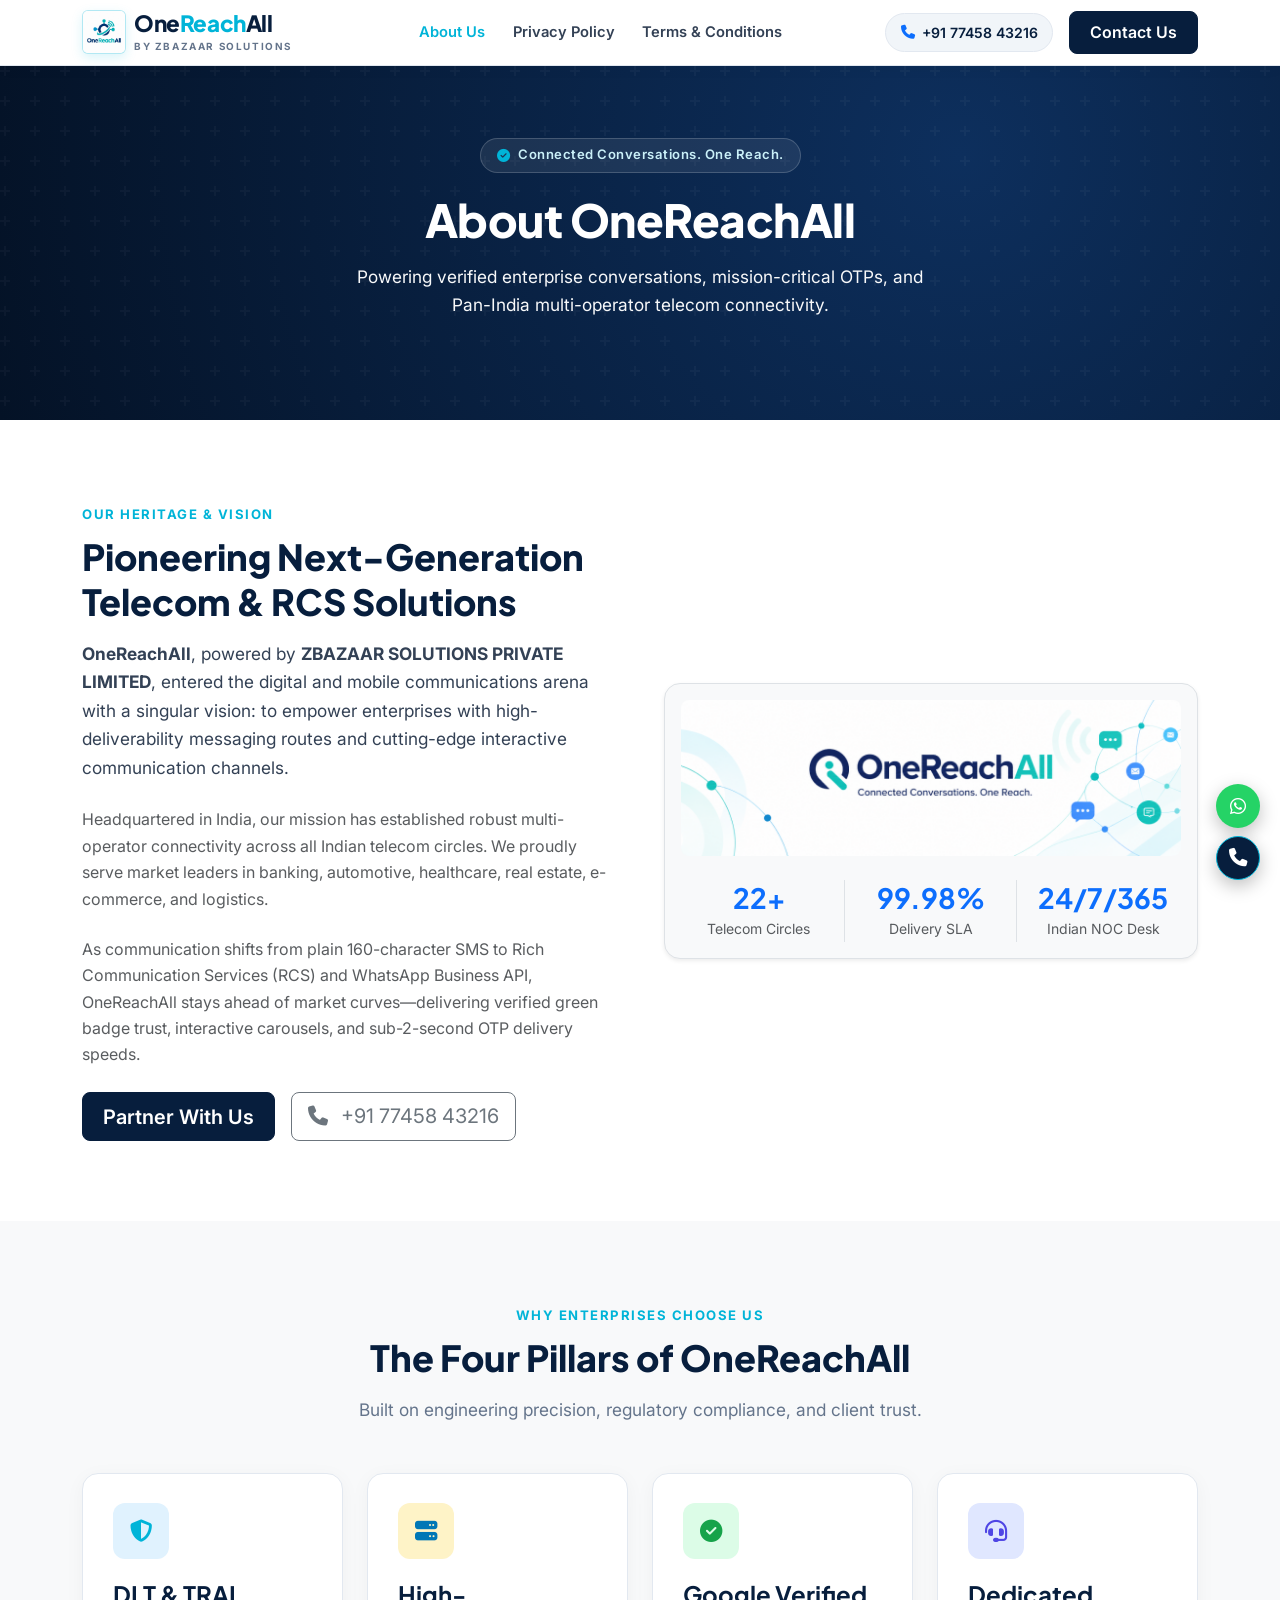
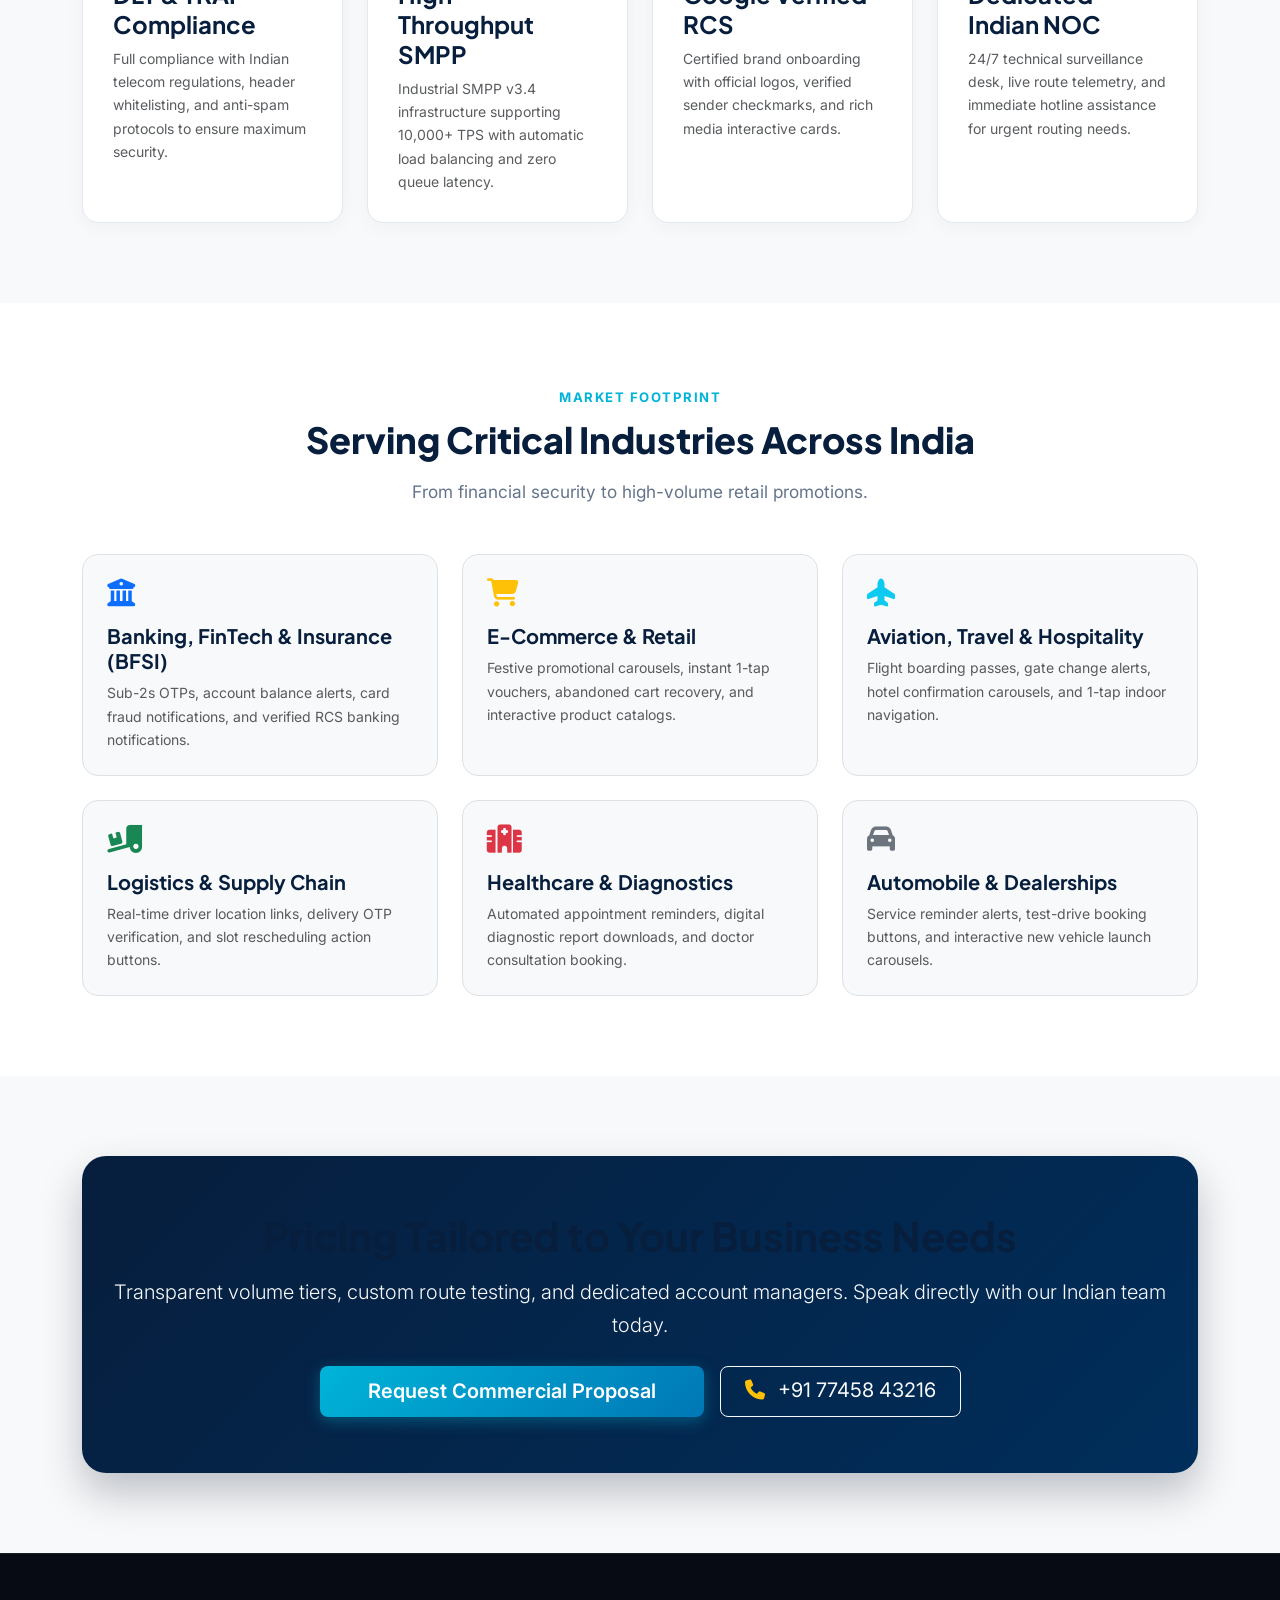
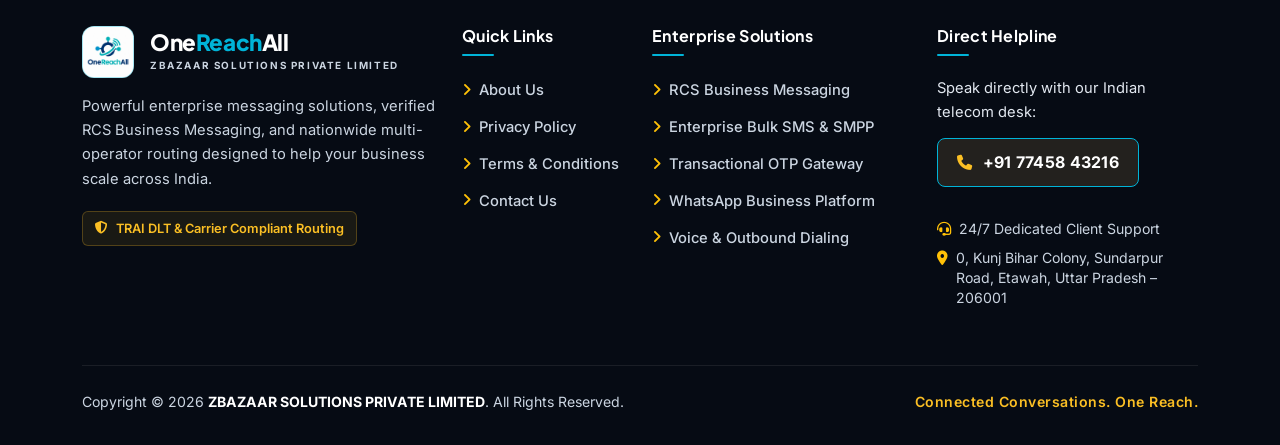
==== commit ece94431: "Update registered office address to Etawah, Uttar Pradesh - 206001" ====
--- a/about-us.html
+++ b/about-us.html
@@ -283,7 +283,7 @@
           </a>
           <div class="footer-support-info">
             <div class="footer-info-item"><i class="fa fa-headset text-warning me-2"></i> 24/7 Dedicated Client Support</div>
-            <div class="footer-info-item"><i class="fa fa-location-dot text-warning me-2"></i> BASEMENT FLOOR, B-22, SOMDUTT CHAMBER 1, BHIKAJICAMA PLACE, New Delhi, Delhi 110066</div>
+            <div class="footer-info-item"><i class="fa fa-location-dot text-warning me-2"></i> 0, Kunj Bihar Colony, Sundarpur Road, Etawah, Uttar Pradesh &ndash; 206001</div>
           </div>
         </div>
       </div>
